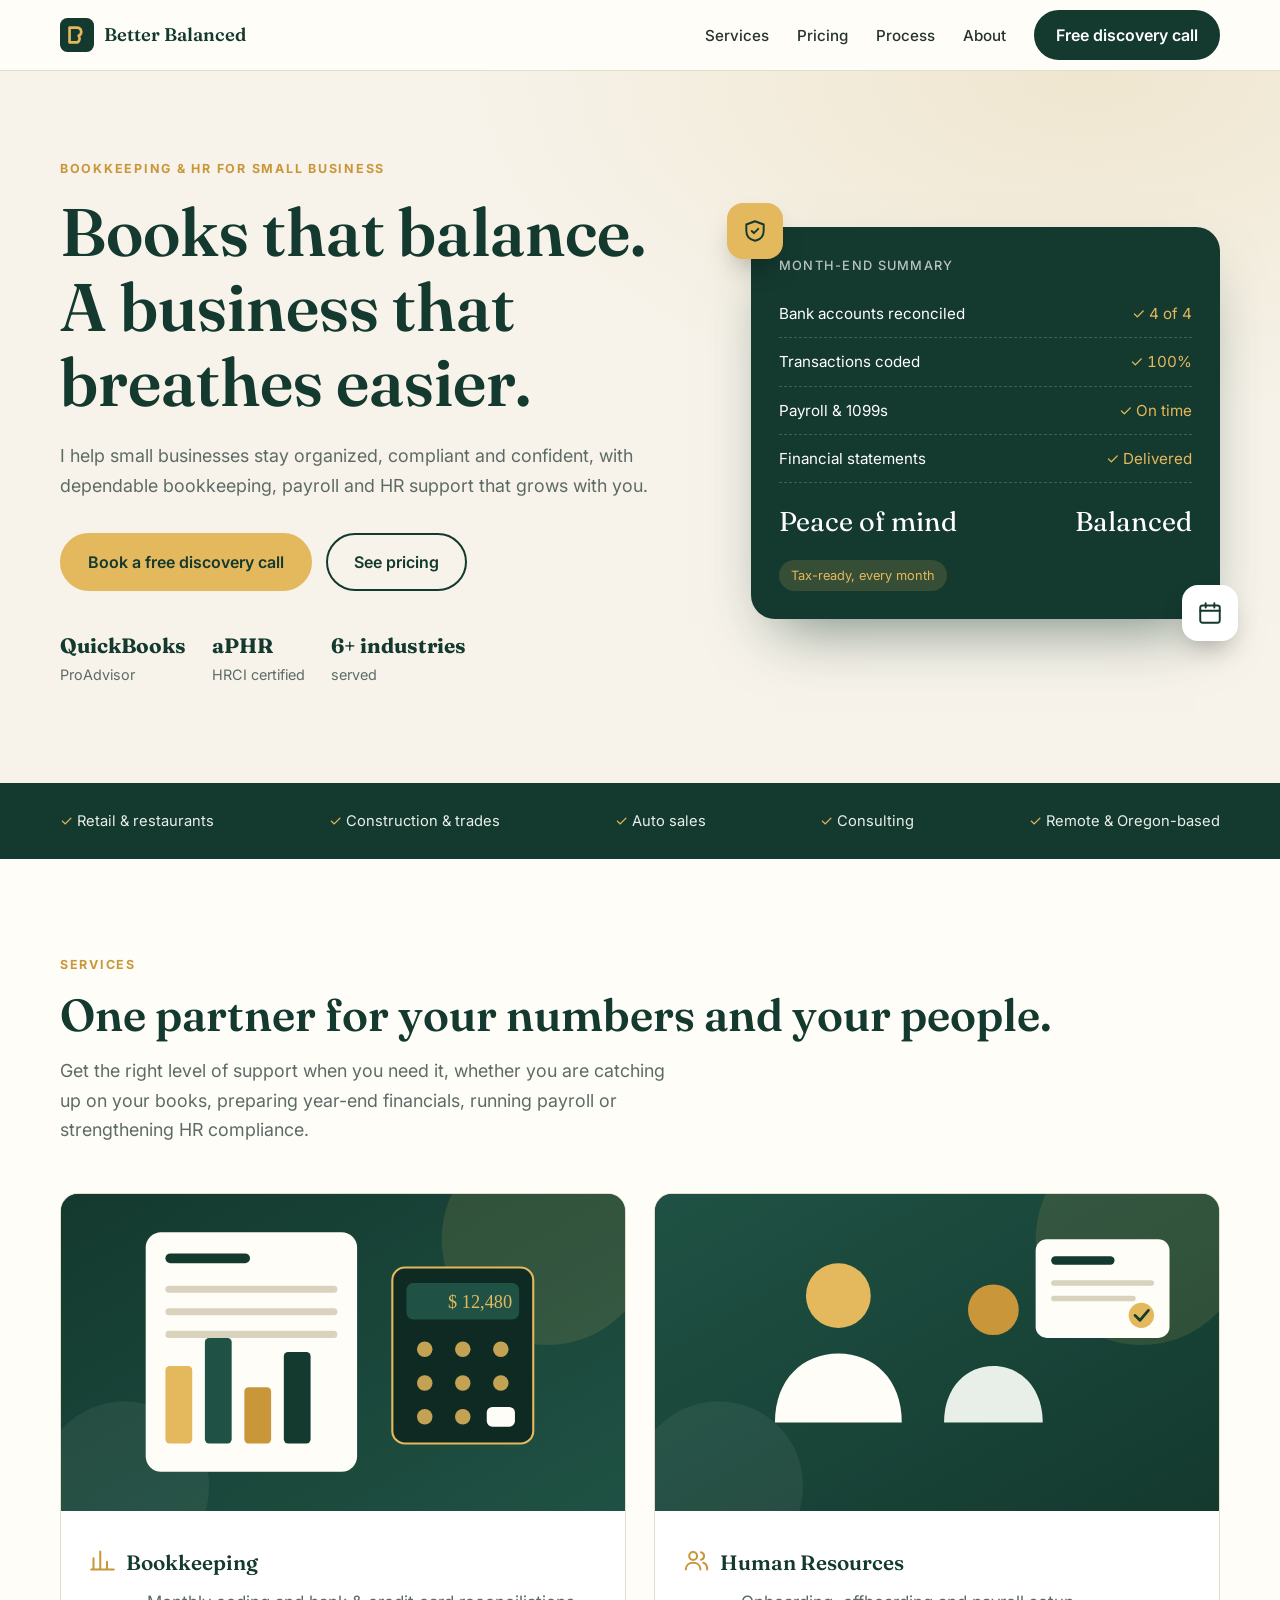
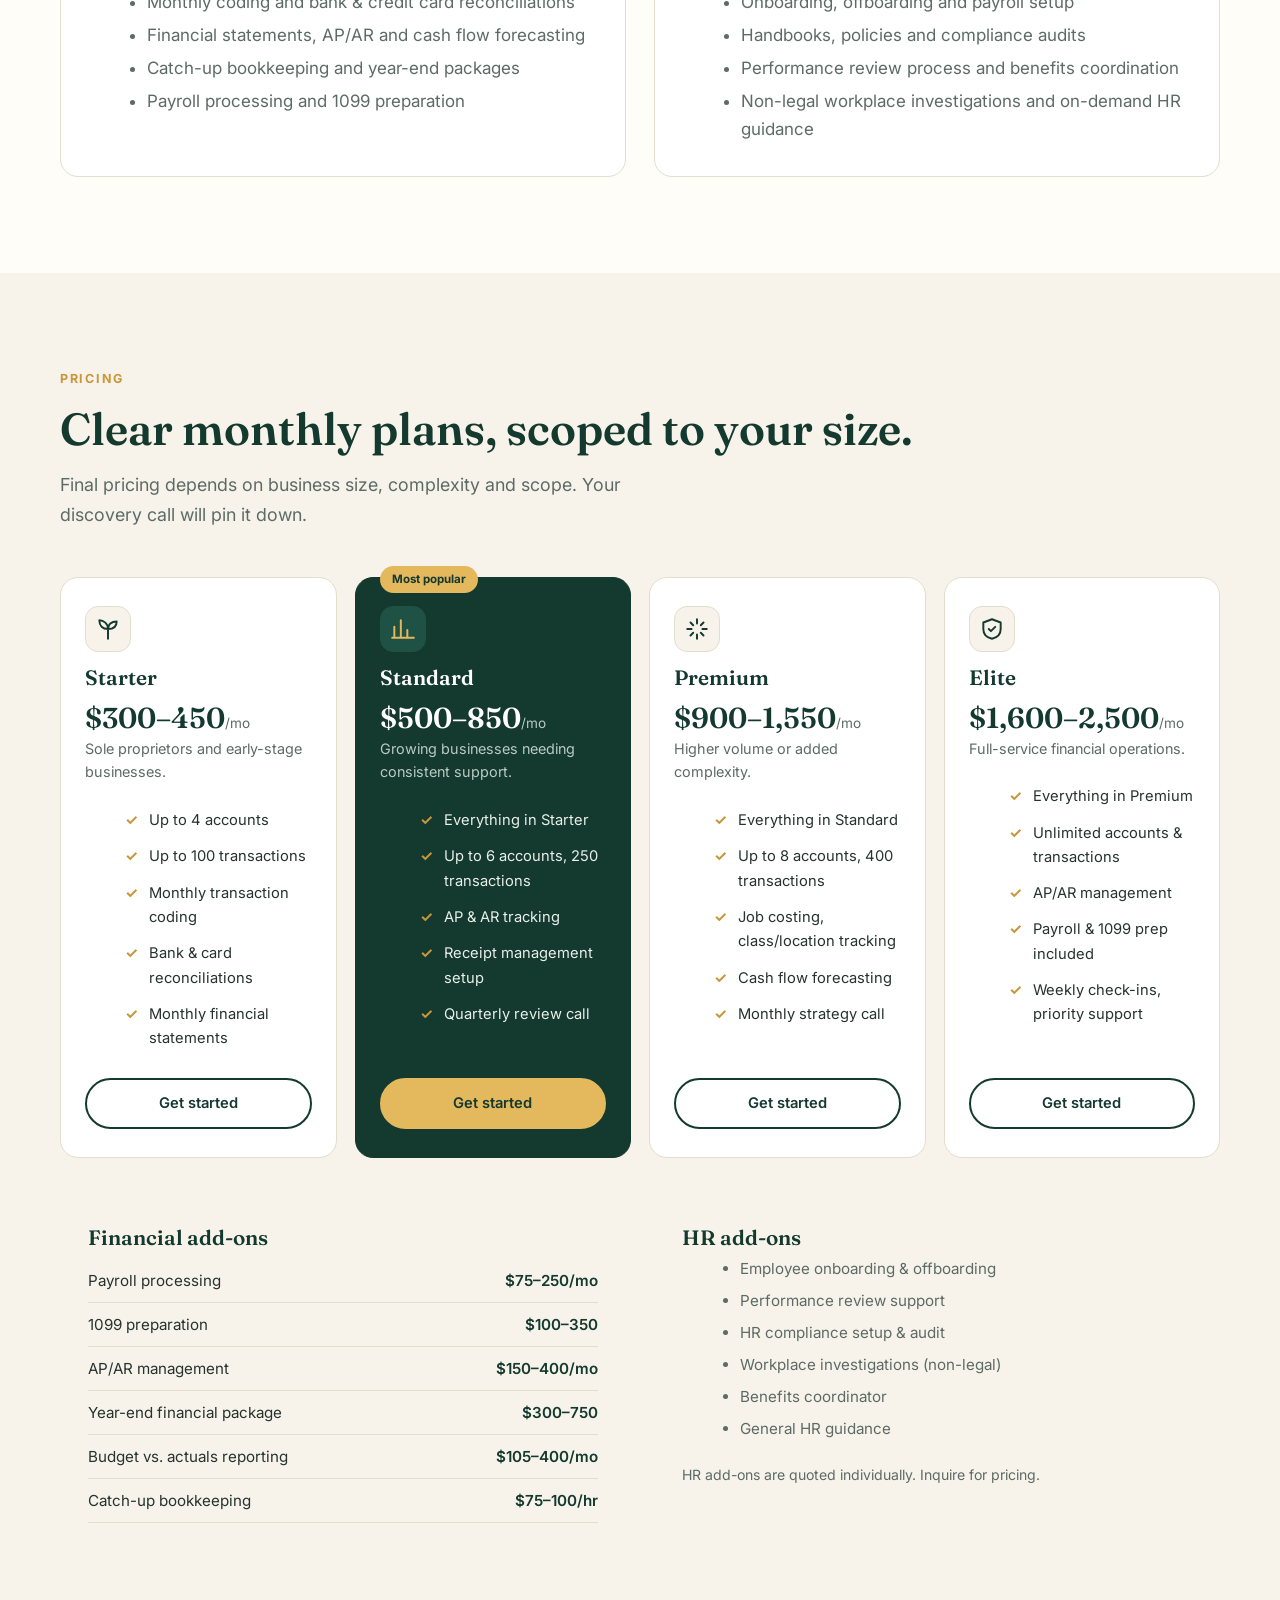
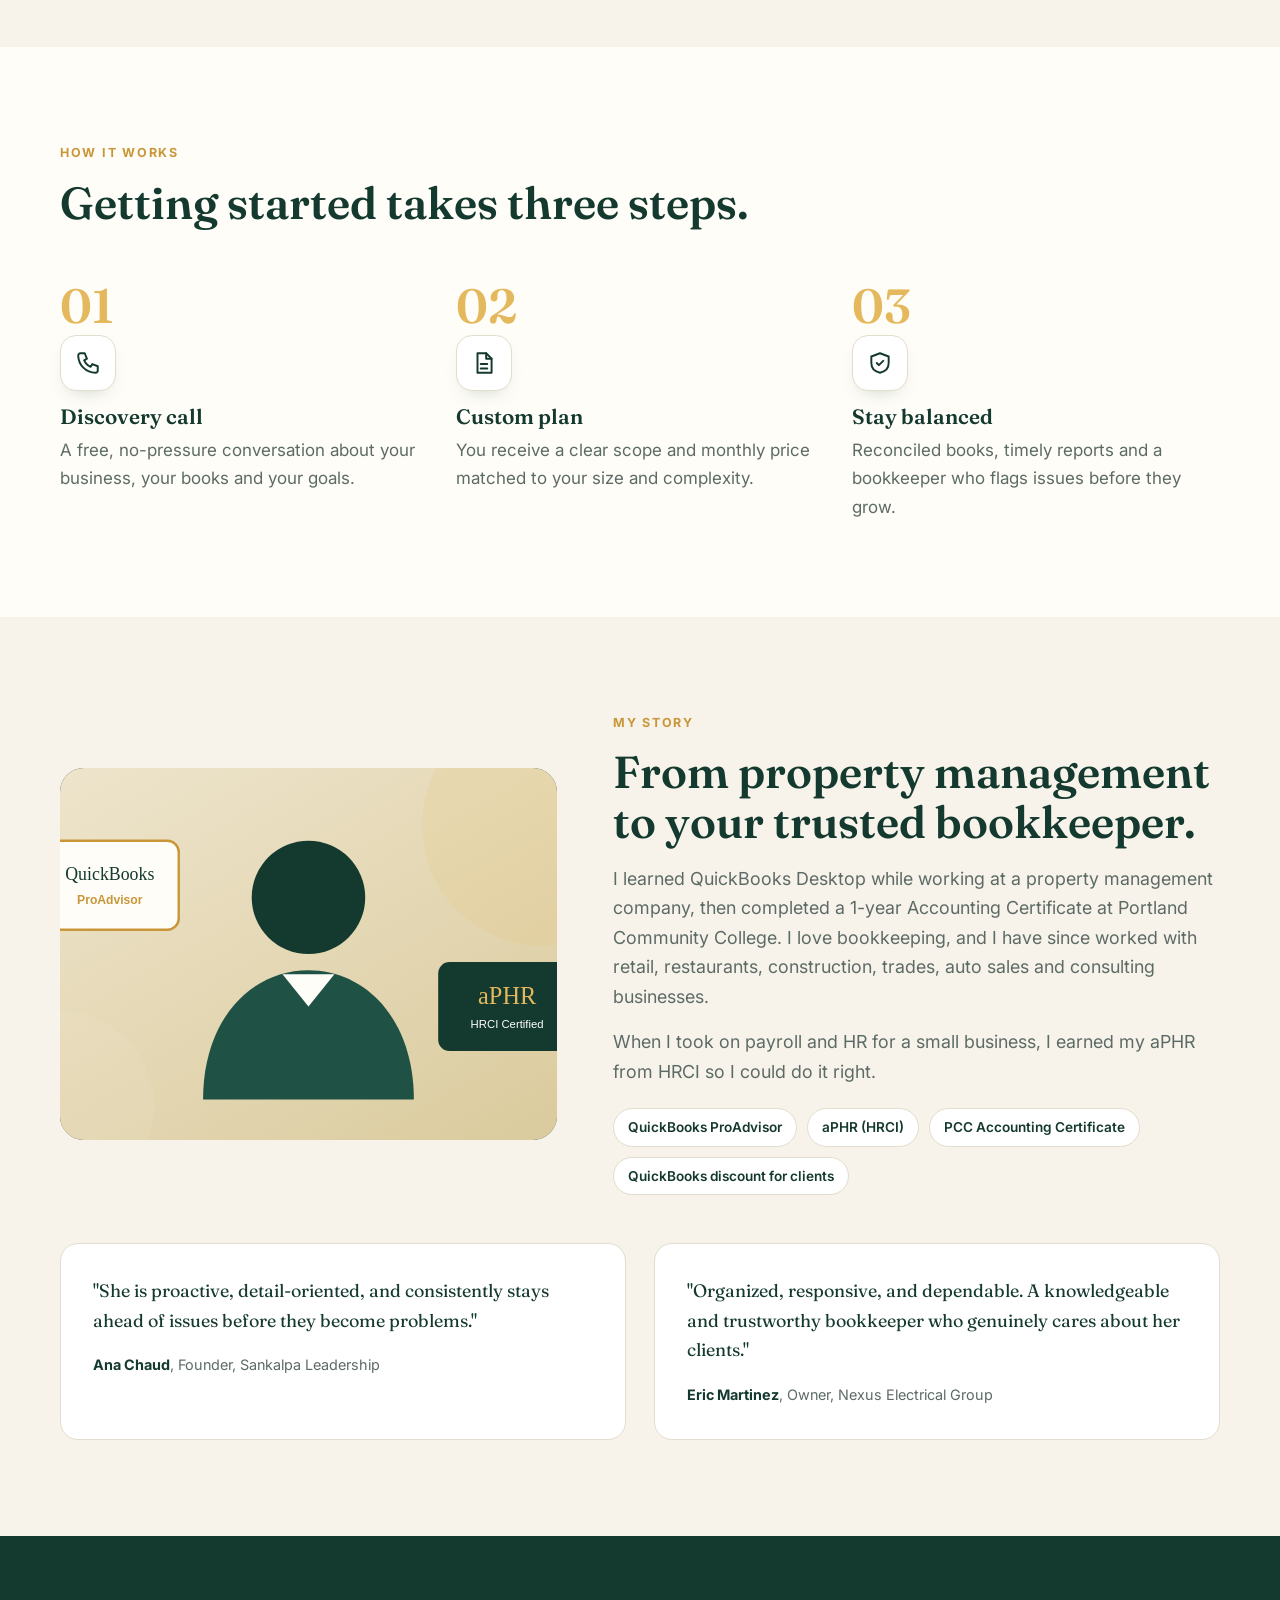
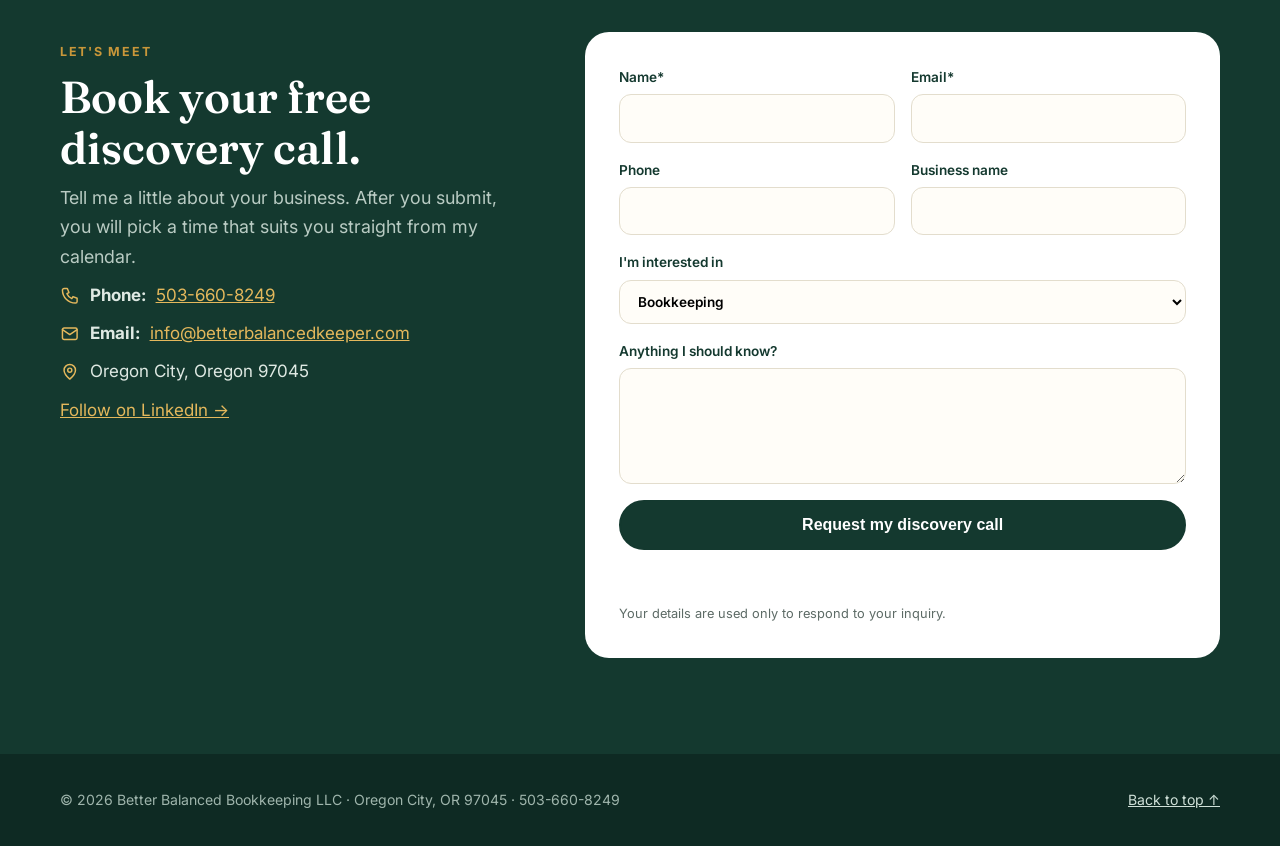
==== index.html @ ff1a8cb7 "Add files via upload" ====
<!DOCTYPE html>
<html lang="en"><head><meta charset="utf-8"><meta name="viewport" content="width=device-width,initial-scale=1">
<title>Better Balanced Bookkeeping | Bookkeeping &amp; HR Support for Small Businesses in Oregon City, OR</title>
<meta name="description" content="Dependable bookkeeping, payroll and HR support for small businesses. QuickBooks ProAdvisor serving Oregon City and the Portland metro. Book a free discovery call.">
<meta property="og:title" content="Better Balanced Bookkeeping"><meta property="og:description" content="Organized, compliant and confident: bookkeeping and HR support for small businesses."><meta property="og:type" content="website">
<link rel="icon" href="assets/img/favicon.svg" type="image/svg+xml">
<link rel="preconnect" href="https://fonts.googleapis.com"><link rel="preconnect" href="https://fonts.gstatic.com" crossorigin>
<link href="https://fonts.googleapis.com/css2?family=Fraunces:wght@500;600&family=Inter:wght@400;500;600;700&display=swap" rel="stylesheet">
<link rel="stylesheet" href="assets/css/styles.css">
<script type="application/ld+json">{"@context":"https://schema.org","@type":"AccountingService","name":"Better Balanced Bookkeeping LLC","telephone":"503-660-8249","email":"info@betterbalancedkeeper.com","address":{"@type":"PostalAddress","addressLocality":"Oregon City","addressRegion":"OR","postalCode":"97045","addressCountry":"US"},"url":"https://www.betterbalancedkeeper.com/"}</script>
</head><body><svg width="0" height="0" style="position:absolute" aria-hidden="true"><symbol id="i-chart" viewBox="0 0 24 24"><path d="M4 20V10M10 20V4M16 20v-7M22 20H2"/></symbol><symbol id="i-users" viewBox="0 0 24 24"><circle cx="9" cy="8" r="3.5"/><path d="M2.5 20c0-4 3-6 6.500-6s6.500 2 6.500 6"/><path d="M16 4.600a3.500 3.500 0 0 1 0 6.800M18 14c2.500.6 3.500 2.600 3.500 6"/></symbol><symbol id="i-phone" viewBox="0 0 24 24"><path d="M5 3h4l2 5-2.500 1.500a11 11 0 0 0 6 6L16 13l5 2v4a2 2 0 0 1-2 2A16 16 0 0 1 3 5a2 2 0 0 1 2-2z"/></symbol><symbol id="i-mail" viewBox="0 0 24 24"><rect x="3" y="5" width="18" height="14" rx="2"/><path d="m3 7 9 6 9-6"/></symbol><symbol id="i-pin" viewBox="0 0 24 24"><path d="M12 21s7-6 7-11a7 7 0 0 0-14 0c0 5 7 11 7 11z"/><circle cx="12" cy="10" r="2.500"/></symbol><symbol id="i-cal" viewBox="0 0 24 24"><rect x="3" y="5" width="18" height="16" rx="2"/><path d="M3 10h18M8 3v4M16 3v4"/></symbol><symbol id="i-doc" viewBox="0 0 24 24"><path d="M6 3h8l5 5v13H6z"/><path d="M14 3v5h5M9 13h6M9 17h6"/></symbol><symbol id="i-shield" viewBox="0 0 24 24"><path d="M12 3 4 6v6c0 5 3.500 8 8 9 4.500-1 8-4 8-9V6z"/><path d="m9 12 2 2 4-4"/></symbol><symbol id="i-seed" viewBox="0 0 24 24"><path d="M12 21v-9M12 12C12 7 8 4 4 4c0 5 3 8 8 8zM12 12c0-4 3-7 8-7 0 5-3 7-8 7z"/></symbol><symbol id="i-sparkle" viewBox="0 0 24 24"><path d="M12 3v4M12 17v4M3 12h4M17 12h4M6 6l2.500 2.500M15.500 15.500 18 18M18 6l-2.500 2.500M8.500 15.500 6 18"/></symbol></svg>
<header><div class="wrap nav"><a class="logo" href="#top"><img src="assets/img/favicon.svg" alt="">Better Balanced</a>
<button class="menu" aria-label="Menu">☰</button>
<nav><ul><li><a href="#services">Services</a></li><li><a href="#pricing">Pricing</a></li><li><a href="#process">Process</a></li><li><a href="#about">About</a></li><li><a class="btn" href="#contact" style="padding:10px 20px">Free discovery call</a></li></ul></nav></div></header>
<main id="top">
<section class="hero"><div class="wrap grid"><div>
<p class="eyebrow">Bookkeeping &amp; HR for small business</p>
<h1>Books that balance. A business that breathes easier.</h1>
<p class="lead">I help small businesses stay organized, compliant and confident, with dependable bookkeeping, payroll and HR support that grows with you.</p>
<div class="cta"><a class="btn gold" href="#contact">Book a free discovery call</a><a class="btn alt" href="#pricing">See pricing</a></div>
<div class="proof"><div><b>QuickBooks</b>ProAdvisor</div><div><b>aPHR</b>HRCI certified</div><div><b>6+ industries</b>served</div></div></div>
<div class="ledger reveal" aria-hidden="true"><span class="float f1"><svg class="ic"><use href="#i-shield"/></svg></span><span class="float f2"><svg class="ic"><use href="#i-cal"/></svg></span><h4>Month-end summary</h4>
<div class="row"><span>Bank accounts reconciled</span><span class="tag">✓ 4 of 4</span></div>
<div class="row"><span>Transactions coded</span><span class="tag">✓ 100%</span></div>
<div class="row"><span>Payroll &amp; 1099s</span><span class="tag">✓ On time</span></div>
<div class="row"><span>Financial statements</span><span class="tag">✓ Delivered</span></div>
<div class="total"><span>Peace of mind</span><span>Balanced</span></div><span class="chip">Tax-ready, every month</span></div></div></section>
<div class="trust"><div class="wrap"><span>Retail &amp; restaurants</span><span>Construction &amp; trades</span><span>Auto sales</span><span>Consulting</span><span>Remote &amp; Oregon-based</span></div></div>

<section id="services"><div class="wrap"><p class="eyebrow">Services</p><h2 class="reveal">One partner for your numbers and your people.</h2>
<p class="lead">Get the right level of support when you need it, whether you are catching up on your books, preparing year-end financials, running payroll or strengthening HR compliance.</p>
<div class="cards"><article class="card reveal"><img src="assets/img/bookkeeping.svg" alt="Bookkeeping services" loading="lazy"><div><h3><svg class="ic"><use href="#i-chart"/></svg> Bookkeeping</h3><ul><li>Monthly coding and bank &amp; credit card reconciliations</li><li>Financial statements, AP/AR and cash flow forecasting</li><li>Catch-up bookkeeping and year-end packages</li><li>Payroll processing and 1099 preparation</li></ul></div></article>
<article class="card reveal"><img src="assets/img/hr.svg" alt="Human resources support" loading="lazy"><div><h3><svg class="ic"><use href="#i-users"/></svg> Human Resources</h3><ul><li>Onboarding, offboarding and payroll setup</li><li>Handbooks, policies and compliance audits</li><li>Performance review process and benefits coordination</li><li>Non-legal workplace investigations and on-demand HR guidance</li></ul></div></article></div></div></section>

<section id="pricing" class="alt-bg"><div class="wrap"><p class="eyebrow">Pricing</p><h2 class="reveal">Clear monthly plans, scoped to your size.</h2>
<p class="lead">Final pricing depends on business size, complexity and scope. Your discovery call will pin it down.</p>
<div class="price-grid">
<div class="plan reveal"><div class="ibox sm"><svg class="ic"><use href="#i-seed"/></svg></div><h3>Starter</h3><div class="amt">$300–450<small>/mo</small></div><p>Sole proprietors and early-stage businesses.</p><ul><li>Up to 4 accounts</li><li>Up to 100 transactions</li><li>Monthly transaction coding</li><li>Bank &amp; card reconciliations</li><li>Monthly financial statements</li></ul><a class="btn alt" href="#contact" data-plan="Starter">Get started</a></div>
<div class="plan pop reveal"><div class="ibox sm"><svg class="ic"><use href="#i-chart"/></svg></div><h3>Standard</h3><div class="amt">$500–850<small>/mo</small></div><p>Growing businesses needing consistent support.</p><ul><li>Everything in Starter</li><li>Up to 6 accounts, 250 transactions</li><li>AP &amp; AR tracking</li><li>Receipt management setup</li><li>Quarterly review call</li></ul><a class="btn" href="#contact" data-plan="Standard">Get started</a></div>
<div class="plan reveal"><div class="ibox sm"><svg class="ic"><use href="#i-sparkle"/></svg></div><h3>Premium</h3><div class="amt">$900–1,550<small>/mo</small></div><p>Higher volume or added complexity.</p><ul><li>Everything in Standard</li><li>Up to 8 accounts, 400 transactions</li><li>Job costing, class/location tracking</li><li>Cash flow forecasting</li><li>Monthly strategy call</li></ul><a class="btn alt" href="#contact" data-plan="Premium">Get started</a></div>
<div class="plan reveal"><div class="ibox sm"><svg class="ic"><use href="#i-shield"/></svg></div><h3>Elite</h3><div class="amt">$1,600–2,500<small>/mo</small></div><p>Full-service financial operations.</p><ul><li>Everything in Premium</li><li>Unlimited accounts &amp; transactions</li><li>AP/AR management</li><li>Payroll &amp; 1099 prep included</li><li>Weekly check-ins, priority support</li></ul><a class="btn alt" href="#contact" data-plan="Elite">Get started</a></div></div>
<div class="addons"><div class="box reveal"><h3>Financial add-ons</h3><table><tr><td>Payroll processing</td><td>$75–250/mo</td></tr><tr><td>1099 preparation</td><td>$100–350</td></tr><tr><td>AP/AR management</td><td>$150–400/mo</td></tr><tr><td>Year-end financial package</td><td>$300–750</td></tr><tr><td>Budget vs. actuals reporting</td><td>$105–400/mo</td></tr><tr><td>Catch-up bookkeeping</td><td>$75–100/hr</td></tr></table></div>
<div class="box reveal"><h3>HR add-ons</h3><ul><li>Employee onboarding &amp; offboarding</li><li>Performance review support</li><li>HR compliance setup &amp; audit</li><li>Workplace investigations (non-legal)</li><li>Benefits coordinator</li><li>General HR guidance</li></ul><p class="note">HR add-ons are quoted individually. Inquire for pricing.</p></div></div></div></section>

<section id="process"><div class="wrap"><p class="eyebrow">How it works</p><h2 class="reveal">Getting started takes three steps.</h2>
<div class="steps"><div class="step reveal"><b>01</b><div class="ibox"><svg class="ic"><use href="#i-phone"/></svg></div><h3>Discovery call</h3><p>A free, no-pressure conversation about your business, your books and your goals.</p></div><div class="step reveal"><b>02</b><div class="ibox"><svg class="ic"><use href="#i-doc"/></svg></div><h3>Custom plan</h3><p>You receive a clear scope and monthly price matched to your size and complexity.</p></div><div class="step reveal"><b>03</b><div class="ibox"><svg class="ic"><use href="#i-shield"/></svg></div><h3>Stay balanced</h3><p>Reconciled books, timely reports and a bookkeeper who flags issues before they grow.</p></div></div></div></section>

<section id="about" class="alt-bg"><div class="wrap about"><img src="assets/img/about.svg" alt="Better Balanced Bookkeeping" loading="lazy">
<div><p class="eyebrow">My story</p><h2>From property management to your trusted bookkeeper.</h2>
<p class="lead">I learned QuickBooks Desktop while working at a property management company, then completed a 1-year Accounting Certificate at Portland Community College. I love bookkeeping, and I have since worked with retail, restaurants, construction, trades, auto sales and consulting businesses.</p>
<p class="lead">When I took on payroll and HR for a small business, I earned my aPHR from HRCI so I could do it right.</p>
<div class="badges"><span>QuickBooks ProAdvisor</span><span>aPHR (HRCI)</span><span>PCC Accounting Certificate</span><span>QuickBooks discount for clients</span></div></div></div>
<div class="wrap quotes"><blockquote class="reveal"><p>"She is proactive, detail-oriented, and consistently stays ahead of issues before they become problems."</p><footer><b>Ana Chaud</b>, Founder, Sankalpa Leadership</footer></blockquote>
<blockquote class="reveal"><p>"Organized, responsive, and dependable. A knowledgeable and trustworthy bookkeeper who genuinely cares about her clients."</p><footer><b>Eric Martinez</b>, Owner, Nexus Electrical Group</footer></blockquote></div></section>

<section id="contact" class="contact"><div class="wrap cgrid"><div class="cinfo"><p class="eyebrow">Let's meet</p><h2>Book your free discovery call.</h2>
<p class="lead">Tell me a little about your business. After you submit, you will pick a time that suits you straight from my calendar.</p>
<p class="ci"><svg class="ic"><use href="#i-phone"/></svg><b>Phone:</b> <a href="tel:5036608249">503-660-8249</a></p><p class="ci"><svg class="ic"><use href="#i-mail"/></svg><b>Email:</b> <a href="mailto:info@betterbalancedkeeper.com">info@betterbalancedkeeper.com</a></p><p class="ci"><svg class="ic"><use href="#i-pin"/></svg>Oregon City, Oregon 97045</p><p><a href="https://www.linkedin.com/company/better-balanced-bookkeeping-llc" rel="noopener">Follow on LinkedIn →</a></p></div>
<form id="lead" action="php/submit.php" method="post"><label>Name*<input name="name" required autocomplete="name"></label><label>Email*<input type="email" name="email" required autocomplete="email"></label>
<label>Phone<input type="tel" name="phone" autocomplete="tel"></label><label>Business name<input name="business" autocomplete="organization"></label>
<label class="full">I'm interested in<select name="service" id="service"><option>Bookkeeping</option><option>Catch-up bookkeeping</option><option>Payroll</option><option>Human resources</option><option>Starter</option><option>Standard</option><option>Premium</option><option>Elite</option><option>Not sure yet</option></select></label>
<label class="full">Anything I should know?<textarea name="message" rows="4"></textarea></label><input class="hp" name="website" tabindex="-1" autocomplete="off" aria-hidden="true">
<button class="btn full" style="justify-content:center">Request my discovery call</button><p id="msg" role="status"></p><p class="fine">Your details are used only to respond to your inquiry.</p></form></div></section>
</main>
<footer class="site"><div class="wrap"><span>© 2026 Better Balanced Bookkeeping LLC · Oregon City, OR 97045 · 503-660-8249</span><a href="#top">Back to top ↑</a></div></footer>
<script src="assets/js/main.js"></script></body></html>
---- assets/css/styles.css ----
:root{--ink:#14392f;--ink2:#1f5244;--cream:#f7f3ea;--paper:#fffdf8;--brass:#c9973a;--brass2:#e4b85c;--text:#26332f;--mute:#5d6b66;--line:#e3ddcd;--r:18px}
*{box-sizing:border-box;margin:0}html{scroll-behavior:smooth;scroll-padding-top:80px}
body{font:17px/1.65 Inter,system-ui,sans-serif;color:var(--text);background:var(--paper);-webkit-font-smoothing:antialiased}
h1,h2,h3{font-family:Fraunces,Georgia,serif;color:var(--ink);line-height:1.12;font-weight:600}
h1{font-size:clamp(2.4rem,5.6vw,4.2rem)}h2{font-size:clamp(1.9rem,3.6vw,2.8rem)}h3{font-size:1.3rem}
a{color:inherit}.wrap{width:min(1160px,92%);margin:auto}section{padding:96px 0}
.eyebrow{font-size:.78rem;letter-spacing:.14em;text-transform:uppercase;font-weight:700;color:var(--brass);margin-bottom:14px}
.lead{color:var(--mute);font-size:1.12rem;max-width:620px;margin-top:16px}
.btn{display:inline-flex;gap:8px;align-items:center;padding:14px 26px;border-radius:99px;font-weight:600;text-decoration:none;border:2px solid var(--ink);background:var(--ink);color:#fff;cursor:pointer;font-size:1rem;transition:.2s}
.btn:hover{background:var(--ink2);transform:translateY(-2px)}.btn.alt{background:transparent;color:var(--ink)}.btn.gold{background:var(--brass2);border-color:var(--brass2);color:var(--ink)}
header{position:sticky;top:0;z-index:50;background:rgba(255,253,248,.9);backdrop-filter:blur(12px);border-bottom:1px solid var(--line)}
.nav{display:flex;align-items:center;justify-content:space-between;height:70px}
.logo{display:flex;align-items:center;gap:10px;text-decoration:none;font-family:Fraunces,serif;font-weight:600;color:var(--ink);font-size:1.15rem}.logo img{width:34px;height:34px}
nav ul{display:flex;gap:28px;list-style:none;align-items:center}nav a{text-decoration:none;font-weight:500;font-size:.95rem}nav a:hover{color:var(--brass)}
.menu{display:none;background:none;border:0;font-size:1.6rem;color:var(--ink)}
.hero{background:radial-gradient(900px 500px at 85% 0,#efe6cf,transparent 70%),var(--cream);padding:88px 0 96px}
.hero .grid{display:grid;grid-template-columns:1.15fr .85fr;gap:56px;align-items:center}
.hero p.lead{margin:22px 0 32px}.cta{display:flex;gap:14px;flex-wrap:wrap}
.proof{display:flex;gap:26px;margin-top:38px;flex-wrap:wrap;color:var(--mute);font-size:.9rem}.proof b{color:var(--ink);display:block;font-size:1.3rem;font-family:Fraunces,serif}
.ledger{background:var(--ink);color:#fff;border-radius:24px;padding:28px;box-shadow:0 30px 60px -25px rgba(20,57,47,.6);transform:rotate(1.5deg)}
.ledger h4{font-weight:500;opacity:.7;font-size:.8rem;letter-spacing:.1em;text-transform:uppercase;margin-bottom:14px}
.row{display:flex;justify-content:space-between;padding:11px 0;border-bottom:1px dashed rgba(255,255,255,.18);font-size:.95rem}
.row span:last-child{font-variant-numeric:tabular-nums}.tag{color:var(--brass2)}
.total{margin-top:16px;display:flex;justify-content:space-between;align-items:end;font-family:Fraunces,serif;font-size:1.7rem}
.chip{display:inline-block;margin-top:16px;background:rgba(228,184,92,.16);color:var(--brass2);padding:5px 12px;border-radius:99px;font-size:.8rem}
.trust{background:var(--ink);color:#e8efe9;padding:26px 0}.trust .wrap{display:flex;justify-content:space-between;gap:20px;flex-wrap:wrap;font-size:.92rem}.trust span:before{content:"✓ ";color:var(--brass2)}
.cards{display:grid;grid-template-columns:repeat(2,1fr);gap:28px;margin-top:48px}
.card{background:#fff;border:1px solid var(--line);border-radius:var(--r);overflow:hidden}
.card img{width:100%;height:230px;object-fit:cover;background:linear-gradient(135deg,var(--ink),var(--ink2))}
.card div{padding:28px}.card ul{margin:14px 0 0 18px;color:var(--mute)}.card li{margin:5px 0}
.price-grid{display:grid;grid-template-columns:repeat(4,1fr);gap:18px;margin-top:48px}
.plan{background:#fff;border:1px solid var(--line);border-radius:var(--r);padding:28px 24px;display:flex;flex-direction:column}
.plan.pop{background:var(--ink);color:#e8efe9;border-color:var(--ink);position:relative}.plan.pop h3,.plan.pop .amt{color:#fff}
.plan.pop:before{content:"Most popular";position:absolute;top:-12px;left:24px;background:var(--brass2);color:var(--ink);font-size:.72rem;font-weight:700;padding:4px 12px;border-radius:99px}
.amt{font:600 1.8rem Fraunces,serif;color:var(--ink);margin:10px 0 2px}.amt small{font:400 .85rem Inter;color:var(--mute)}.plan.pop small{color:#b9cbc3}
.plan p{font-size:.9rem;color:var(--mute)}.plan.pop p{color:#b9cbc3}
.plan ul{list-style:none;margin:18px 0 22px;font-size:.92rem;flex:1}.plan li{padding:6px 0 6px 24px;position:relative}.plan li:before{content:"✓";position:absolute;left:0;color:var(--brass);font-weight:700}
.plan .btn{justify-content:center;padding:11px;font-size:.92rem}.plan.pop .btn{background:var(--brass2);color:var(--ink);border-color:var(--brass2)}
.addons{display:grid;grid-template-columns:1fr 1fr;gap:28px;margin-top:40px}
.box{background:var(--cream);border-radius:var(--r);padding:28px}.box table{width:100%;border-collapse:collapse;margin-top:10px}.box td{padding:9px 0;border-bottom:1px solid var(--line);font-size:.95rem}.box td:last-child{text-align:right;font-weight:600;color:var(--ink)}
.box ul{margin-left:18px;color:var(--mute);font-size:.95rem}.box li{margin:7px 0}.note{font-size:.88rem;color:var(--mute);margin-top:22px}
.alt-bg{background:var(--cream)}.steps{display:grid;grid-template-columns:repeat(3,1fr);gap:28px;margin-top:48px}
.step b{font:600 3rem Fraunces,serif;color:var(--brass2)}.step h3{margin:4px 0 8px}.step p{color:var(--mute)}
.about{display:grid;grid-template-columns:.9fr 1.1fr;gap:56px;align-items:center}
.about img{width:100%;border-radius:24px;aspect-ratio:4/3;object-fit:cover;background:linear-gradient(135deg,var(--ink),var(--ink2))}
.badges{display:flex;gap:10px;flex-wrap:wrap;margin-top:22px}.badges span{border:1px solid var(--line);background:#fff;border-radius:99px;padding:7px 14px;font-size:.85rem;font-weight:600;color:var(--ink)}
.quotes{display:grid;grid-template-columns:1fr 1fr;gap:28px;margin-top:48px}
blockquote{background:#fff;border:1px solid var(--line);border-radius:var(--r);padding:32px}blockquote p{font-family:Fraunces,serif;font-size:1.12rem;color:var(--ink)}blockquote footer{margin-top:18px;font-size:.9rem;color:var(--mute)}blockquote b{color:var(--ink)}
.contact{background:var(--ink);color:#dfe9e3}.contact h2{color:#fff}.contact .lead{color:#b9cbc3}
.cgrid{display:grid;grid-template-columns:.85fr 1.15fr;gap:56px}.cinfo p{margin:10px 0}.cinfo a{color:var(--brass2)}
form{background:#fff;color:var(--text);border-radius:24px;padding:34px;display:grid;grid-template-columns:1fr 1fr;gap:16px}
label{font-size:.85rem;font-weight:600;color:var(--ink);display:grid;gap:6px}.full{grid-column:1/-1}
input,select,textarea{font:inherit;padding:12px 14px;border:1.5px solid var(--line);border-radius:12px;background:var(--paper);width:100%}
input:focus,select:focus,textarea:focus{outline:0;border-color:var(--brass);box-shadow:0 0 0 3px rgba(201,151,58,.2)}
.hp{position:absolute;left:-9999px}#msg{grid-column:1/-1;font-size:.95rem;min-height:1.4em}.fine{font-size:.8rem;color:var(--mute);grid-column:1/-1}
footer.site{background:#0e2a23;color:#9fb5ac;padding:34px 0;font-size:.88rem}footer.site .wrap{display:flex;justify-content:space-between;flex-wrap:wrap;gap:12px}footer.site a{color:#cfe0d8}
.reveal{opacity:0;transform:translateY(22px);transition:.7s}.reveal.in{opacity:1;transform:none}
@media(max-width:980px){.price-grid{grid-template-columns:1fr 1fr}.hero .grid,.about,.cgrid,.cards,.addons,.quotes,.steps{grid-template-columns:1fr}.ledger{transform:none}}
@media(max-width:760px){section{padding:68px 0}.menu{display:block}nav ul{display:none;position:absolute;top:70px;left:0;right:0;background:var(--paper);flex-direction:column;padding:22px;border-bottom:1px solid var(--line);gap:18px}nav ul.open{display:flex}.price-grid{grid-template-columns:1fr}form{grid-template-columns:1fr;padding:24px}}
@media(prefers-reduced-motion:reduce){*{transition:none!important;scroll-behavior:auto!important}.reveal{opacity:1;transform:none}}

.ic{width:1.15em;height:1.15em;fill:none;stroke:currentColor;stroke-width:1.8;stroke-linecap:round;stroke-linejoin:round;vertical-align:-.2em}
.card h3 .ic{color:var(--brass);margin-right:6px;width:1.3em;height:1.3em}
.ibox{width:56px;height:56px;border-radius:16px;background:#fff;border:1px solid var(--line);display:grid;place-items:center;color:var(--ink);margin-bottom:14px;box-shadow:0 8px 20px -12px rgba(20,57,47,.35)}
.ibox .ic{width:26px;height:26px}.ibox.sm{width:46px;height:46px;border-radius:13px;background:var(--cream);box-shadow:none}.plan.pop .ibox{background:var(--ink2);border-color:var(--ink2);color:var(--brass2)}
.ci{display:flex;align-items:center;gap:10px}.ci .ic{color:var(--brass2);flex:none}
.ledger{position:relative}.float{position:absolute;width:56px;height:56px;border-radius:16px;background:var(--brass2);color:var(--ink);display:grid;place-items:center;box-shadow:0 14px 28px -10px rgba(0,0,0,.35);animation:bob 5s ease-in-out infinite}.float .ic{width:26px;height:26px}
.f1{top:-24px;left:-24px}.f2{bottom:-22px;right:-18px;background:#fff;animation-delay:-2.500s}
@keyframes bob{50%{transform:translateY(-8px)}}
.card img{height:auto;aspect-ratio:16/9}
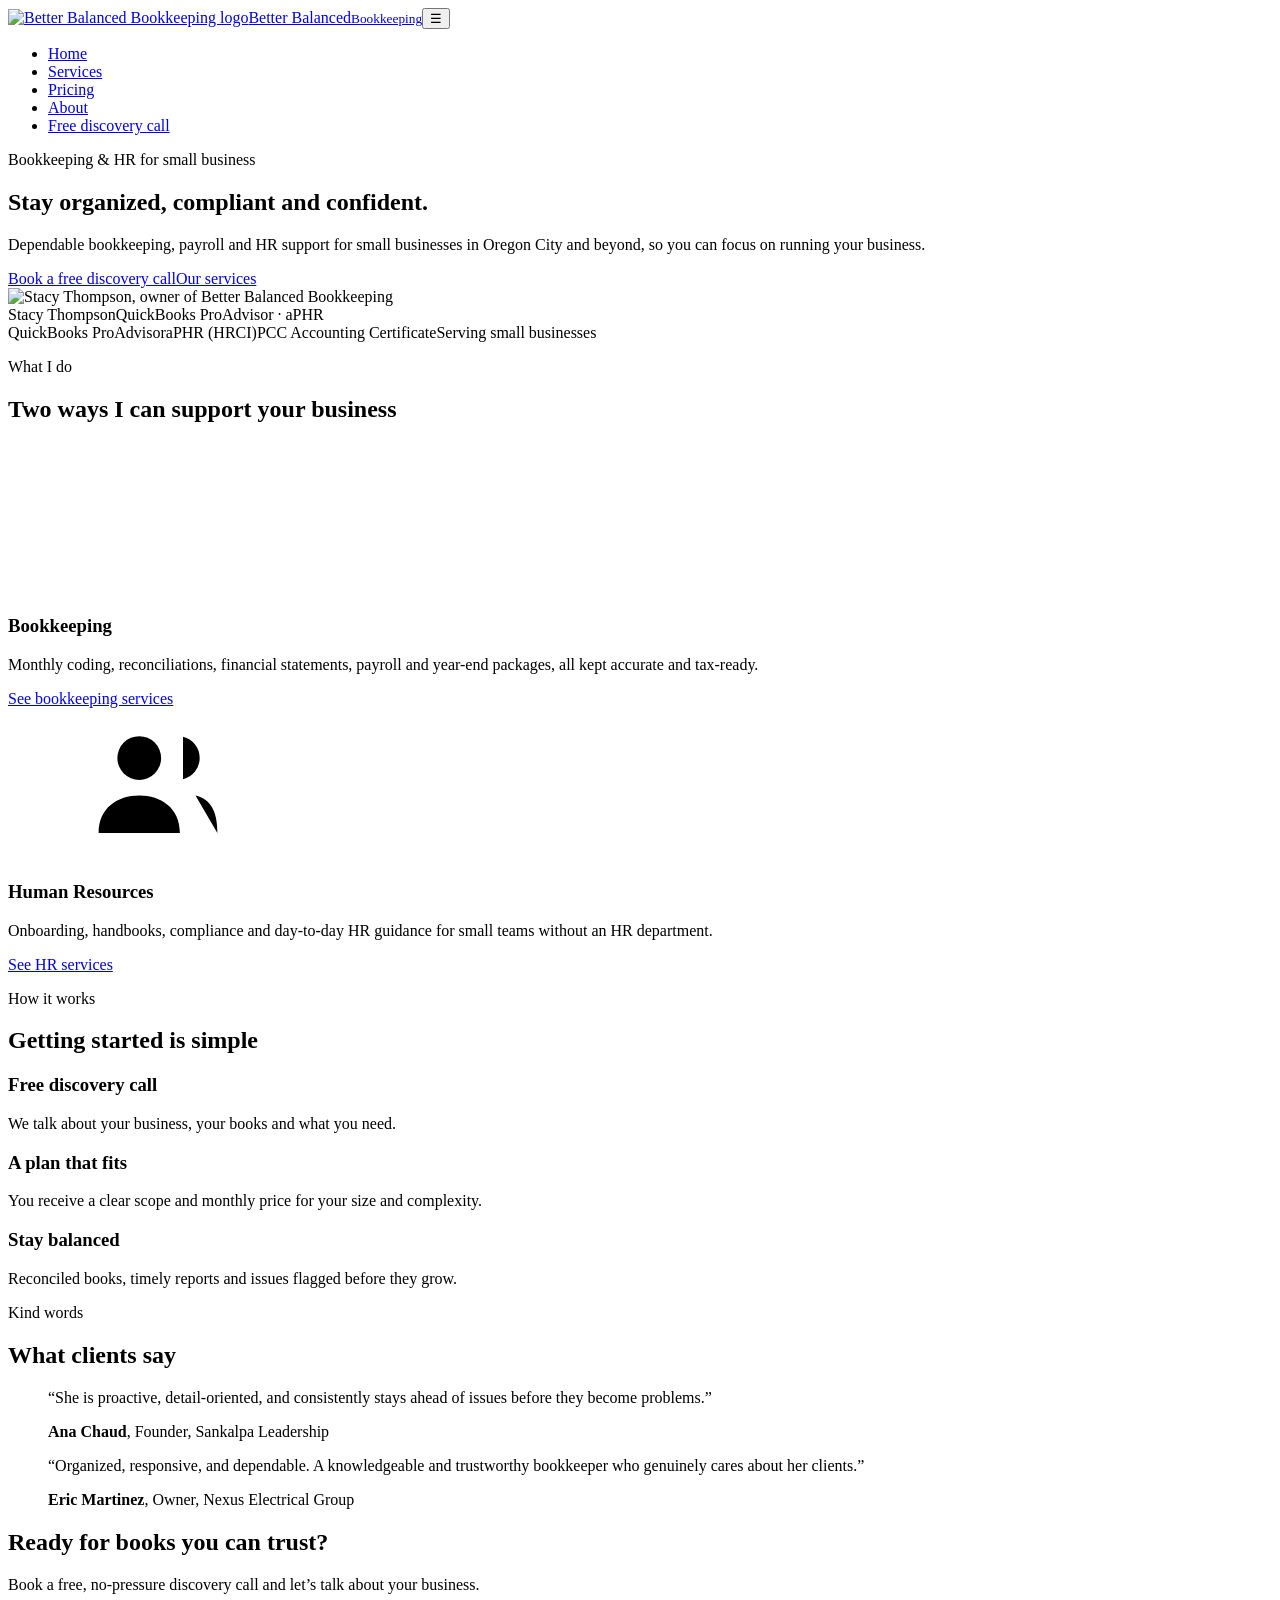
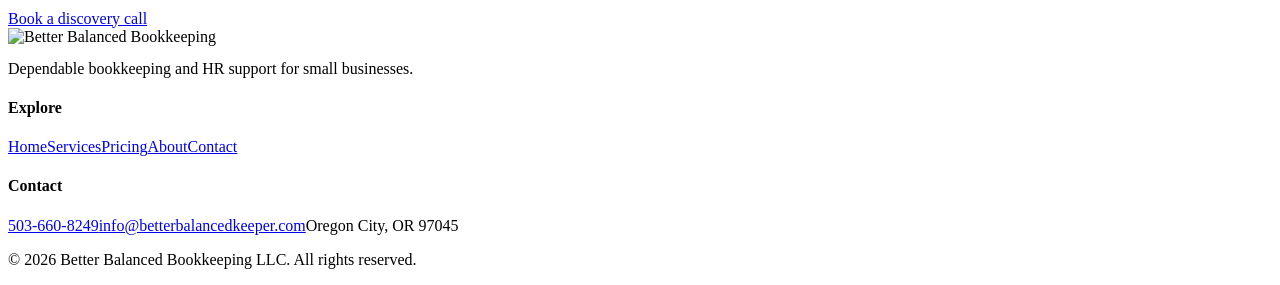
==== commit 36035e36: "Add files via upload" ====
--- a/index.html
+++ b/index.html
@@ -1,66 +1,8 @@
-<!DOCTYPE html>
-<html lang="en"><head><meta charset="utf-8"><meta name="viewport" content="width=device-width,initial-scale=1">
-<title>Better Balanced Bookkeeping | Bookkeeping &amp; HR Support for Small Businesses in Oregon City, OR</title>
-<meta name="description" content="Dependable bookkeeping, payroll and HR support for small businesses. QuickBooks ProAdvisor serving Oregon City and the Portland metro. Book a free discovery call.">
-<meta property="og:title" content="Better Balanced Bookkeeping"><meta property="og:description" content="Organized, compliant and confident: bookkeeping and HR support for small businesses."><meta property="og:type" content="website">
-<link rel="icon" href="assets/img/favicon.svg" type="image/svg+xml">
-<link rel="preconnect" href="https://fonts.googleapis.com"><link rel="preconnect" href="https://fonts.gstatic.com" crossorigin>
-<link href="https://fonts.googleapis.com/css2?family=Fraunces:wght@500;600&family=Inter:wght@400;500;600;700&display=swap" rel="stylesheet">
-<link rel="stylesheet" href="assets/css/styles.css">
-<script type="application/ld+json">{"@context":"https://schema.org","@type":"AccountingService","name":"Better Balanced Bookkeeping LLC","telephone":"503-660-8249","email":"info@betterbalancedkeeper.com","address":{"@type":"PostalAddress","addressLocality":"Oregon City","addressRegion":"OR","postalCode":"97045","addressCountry":"US"},"url":"https://www.betterbalancedkeeper.com/"}</script>
-</head><body><svg width="0" height="0" style="position:absolute" aria-hidden="true"><symbol id="i-chart" viewBox="0 0 24 24"><path d="M4 20V10M10 20V4M16 20v-7M22 20H2"/></symbol><symbol id="i-users" viewBox="0 0 24 24"><circle cx="9" cy="8" r="3.5"/><path d="M2.5 20c0-4 3-6 6.500-6s6.500 2 6.500 6"/><path d="M16 4.600a3.500 3.500 0 0 1 0 6.800M18 14c2.500.6 3.500 2.600 3.500 6"/></symbol><symbol id="i-phone" viewBox="0 0 24 24"><path d="M5 3h4l2 5-2.500 1.500a11 11 0 0 0 6 6L16 13l5 2v4a2 2 0 0 1-2 2A16 16 0 0 1 3 5a2 2 0 0 1 2-2z"/></symbol><symbol id="i-mail" viewBox="0 0 24 24"><rect x="3" y="5" width="18" height="14" rx="2"/><path d="m3 7 9 6 9-6"/></symbol><symbol id="i-pin" viewBox="0 0 24 24"><path d="M12 21s7-6 7-11a7 7 0 0 0-14 0c0 5 7 11 7 11z"/><circle cx="12" cy="10" r="2.500"/></symbol><symbol id="i-cal" viewBox="0 0 24 24"><rect x="3" y="5" width="18" height="16" rx="2"/><path d="M3 10h18M8 3v4M16 3v4"/></symbol><symbol id="i-doc" viewBox="0 0 24 24"><path d="M6 3h8l5 5v13H6z"/><path d="M14 3v5h5M9 13h6M9 17h6"/></symbol><symbol id="i-shield" viewBox="0 0 24 24"><path d="M12 3 4 6v6c0 5 3.500 8 8 9 4.500-1 8-4 8-9V6z"/><path d="m9 12 2 2 4-4"/></symbol><symbol id="i-seed" viewBox="0 0 24 24"><path d="M12 21v-9M12 12C12 7 8 4 4 4c0 5 3 8 8 8zM12 12c0-4 3-7 8-7 0 5-3 7-8 7z"/></symbol><symbol id="i-sparkle" viewBox="0 0 24 24"><path d="M12 3v4M12 17v4M3 12h4M17 12h4M6 6l2.500 2.500M15.500 15.500 18 18M18 6l-2.500 2.500M8.500 15.500 6 18"/></symbol></svg>
-<header><div class="wrap nav"><a class="logo" href="#top"><img src="assets/img/favicon.svg" alt="">Better Balanced</a>
-<button class="menu" aria-label="Menu">☰</button>
-<nav><ul><li><a href="#services">Services</a></li><li><a href="#pricing">Pricing</a></li><li><a href="#process">Process</a></li><li><a href="#about">About</a></li><li><a class="btn" href="#contact" style="padding:10px 20px">Free discovery call</a></li></ul></nav></div></header>
-<main id="top">
-<section class="hero"><div class="wrap grid"><div>
-<p class="eyebrow">Bookkeeping &amp; HR for small business</p>
-<h1>Books that balance. A business that breathes easier.</h1>
-<p class="lead">I help small businesses stay organized, compliant and confident, with dependable bookkeeping, payroll and HR support that grows with you.</p>
-<div class="cta"><a class="btn gold" href="#contact">Book a free discovery call</a><a class="btn alt" href="#pricing">See pricing</a></div>
-<div class="proof"><div><b>QuickBooks</b>ProAdvisor</div><div><b>aPHR</b>HRCI certified</div><div><b>6+ industries</b>served</div></div></div>
-<div class="ledger reveal" aria-hidden="true"><span class="float f1"><svg class="ic"><use href="#i-shield"/></svg></span><span class="float f2"><svg class="ic"><use href="#i-cal"/></svg></span><h4>Month-end summary</h4>
-<div class="row"><span>Bank accounts reconciled</span><span class="tag">✓ 4 of 4</span></div>
-<div class="row"><span>Transactions coded</span><span class="tag">✓ 100%</span></div>
-<div class="row"><span>Payroll &amp; 1099s</span><span class="tag">✓ On time</span></div>
-<div class="row"><span>Financial statements</span><span class="tag">✓ Delivered</span></div>
-<div class="total"><span>Peace of mind</span><span>Balanced</span></div><span class="chip">Tax-ready, every month</span></div></div></section>
-<div class="trust"><div class="wrap"><span>Retail &amp; restaurants</span><span>Construction &amp; trades</span><span>Auto sales</span><span>Consulting</span><span>Remote &amp; Oregon-based</span></div></div>
-
-<section id="services"><div class="wrap"><p class="eyebrow">Services</p><h2 class="reveal">One partner for your numbers and your people.</h2>
-<p class="lead">Get the right level of support when you need it, whether you are catching up on your books, preparing year-end financials, running payroll or strengthening HR compliance.</p>
-<div class="cards"><article class="card reveal"><img src="assets/img/bookkeeping.svg" alt="Bookkeeping services" loading="lazy"><div><h3><svg class="ic"><use href="#i-chart"/></svg> Bookkeeping</h3><ul><li>Monthly coding and bank &amp; credit card reconciliations</li><li>Financial statements, AP/AR and cash flow forecasting</li><li>Catch-up bookkeeping and year-end packages</li><li>Payroll processing and 1099 preparation</li></ul></div></article>
-<article class="card reveal"><img src="assets/img/hr.svg" alt="Human resources support" loading="lazy"><div><h3><svg class="ic"><use href="#i-users"/></svg> Human Resources</h3><ul><li>Onboarding, offboarding and payroll setup</li><li>Handbooks, policies and compliance audits</li><li>Performance review process and benefits coordination</li><li>Non-legal workplace investigations and on-demand HR guidance</li></ul></div></article></div></div></section>
-
-<section id="pricing" class="alt-bg"><div class="wrap"><p class="eyebrow">Pricing</p><h2 class="reveal">Clear monthly plans, scoped to your size.</h2>
-<p class="lead">Final pricing depends on business size, complexity and scope. Your discovery call will pin it down.</p>
-<div class="price-grid">
-<div class="plan reveal"><div class="ibox sm"><svg class="ic"><use href="#i-seed"/></svg></div><h3>Starter</h3><div class="amt">$300–450<small>/mo</small></div><p>Sole proprietors and early-stage businesses.</p><ul><li>Up to 4 accounts</li><li>Up to 100 transactions</li><li>Monthly transaction coding</li><li>Bank &amp; card reconciliations</li><li>Monthly financial statements</li></ul><a class="btn alt" href="#contact" data-plan="Starter">Get started</a></div>
-<div class="plan pop reveal"><div class="ibox sm"><svg class="ic"><use href="#i-chart"/></svg></div><h3>Standard</h3><div class="amt">$500–850<small>/mo</small></div><p>Growing businesses needing consistent support.</p><ul><li>Everything in Starter</li><li>Up to 6 accounts, 250 transactions</li><li>AP &amp; AR tracking</li><li>Receipt management setup</li><li>Quarterly review call</li></ul><a class="btn" href="#contact" data-plan="Standard">Get started</a></div>
-<div class="plan reveal"><div class="ibox sm"><svg class="ic"><use href="#i-sparkle"/></svg></div><h3>Premium</h3><div class="amt">$900–1,550<small>/mo</small></div><p>Higher volume or added complexity.</p><ul><li>Everything in Standard</li><li>Up to 8 accounts, 400 transactions</li><li>Job costing, class/location tracking</li><li>Cash flow forecasting</li><li>Monthly strategy call</li></ul><a class="btn alt" href="#contact" data-plan="Premium">Get started</a></div>
-<div class="plan reveal"><div class="ibox sm"><svg class="ic"><use href="#i-shield"/></svg></div><h3>Elite</h3><div class="amt">$1,600–2,500<small>/mo</small></div><p>Full-service financial operations.</p><ul><li>Everything in Premium</li><li>Unlimited accounts &amp; transactions</li><li>AP/AR management</li><li>Payroll &amp; 1099 prep included</li><li>Weekly check-ins, priority support</li></ul><a class="btn alt" href="#contact" data-plan="Elite">Get started</a></div></div>
-<div class="addons"><div class="box reveal"><h3>Financial add-ons</h3><table><tr><td>Payroll processing</td><td>$75–250/mo</td></tr><tr><td>1099 preparation</td><td>$100–350</td></tr><tr><td>AP/AR management</td><td>$150–400/mo</td></tr><tr><td>Year-end financial package</td><td>$300–750</td></tr><tr><td>Budget vs. actuals reporting</td><td>$105–400/mo</td></tr><tr><td>Catch-up bookkeeping</td><td>$75–100/hr</td></tr></table></div>
-<div class="box reveal"><h3>HR add-ons</h3><ul><li>Employee onboarding &amp; offboarding</li><li>Performance review support</li><li>HR compliance setup &amp; audit</li><li>Workplace investigations (non-legal)</li><li>Benefits coordinator</li><li>General HR guidance</li></ul><p class="note">HR add-ons are quoted individually. Inquire for pricing.</p></div></div></div></section>
-
-<section id="process"><div class="wrap"><p class="eyebrow">How it works</p><h2 class="reveal">Getting started takes three steps.</h2>
-<div class="steps"><div class="step reveal"><b>01</b><div class="ibox"><svg class="ic"><use href="#i-phone"/></svg></div><h3>Discovery call</h3><p>A free, no-pressure conversation about your business, your books and your goals.</p></div><div class="step reveal"><b>02</b><div class="ibox"><svg class="ic"><use href="#i-doc"/></svg></div><h3>Custom plan</h3><p>You receive a clear scope and monthly price matched to your size and complexity.</p></div><div class="step reveal"><b>03</b><div class="ibox"><svg class="ic"><use href="#i-shield"/></svg></div><h3>Stay balanced</h3><p>Reconciled books, timely reports and a bookkeeper who flags issues before they grow.</p></div></div></div></section>
-
-<section id="about" class="alt-bg"><div class="wrap about"><img src="assets/img/about.svg" alt="Better Balanced Bookkeeping" loading="lazy">
-<div><p class="eyebrow">My story</p><h2>From property management to your trusted bookkeeper.</h2>
-<p class="lead">I learned QuickBooks Desktop while working at a property management company, then completed a 1-year Accounting Certificate at Portland Community College. I love bookkeeping, and I have since worked with retail, restaurants, construction, trades, auto sales and consulting businesses.</p>
-<p class="lead">When I took on payroll and HR for a small business, I earned my aPHR from HRCI so I could do it right.</p>
-<div class="badges"><span>QuickBooks ProAdvisor</span><span>aPHR (HRCI)</span><span>PCC Accounting Certificate</span><span>QuickBooks discount for clients</span></div></div></div>
-<div class="wrap quotes"><blockquote class="reveal"><p>"She is proactive, detail-oriented, and consistently stays ahead of issues before they become problems."</p><footer><b>Ana Chaud</b>, Founder, Sankalpa Leadership</footer></blockquote>
-<blockquote class="reveal"><p>"Organized, responsive, and dependable. A knowledgeable and trustworthy bookkeeper who genuinely cares about her clients."</p><footer><b>Eric Martinez</b>, Owner, Nexus Electrical Group</footer></blockquote></div></section>
-
-<section id="contact" class="contact"><div class="wrap cgrid"><div class="cinfo"><p class="eyebrow">Let's meet</p><h2>Book your free discovery call.</h2>
-<p class="lead">Tell me a little about your business. After you submit, you will pick a time that suits you straight from my calendar.</p>
-<p class="ci"><svg class="ic"><use href="#i-phone"/></svg><b>Phone:</b> <a href="tel:5036608249">503-660-8249</a></p><p class="ci"><svg class="ic"><use href="#i-mail"/></svg><b>Email:</b> <a href="mailto:info@betterbalancedkeeper.com">info@betterbalancedkeeper.com</a></p><p class="ci"><svg class="ic"><use href="#i-pin"/></svg>Oregon City, Oregon 97045</p><p><a href="https://www.linkedin.com/company/better-balanced-bookkeeping-llc" rel="noopener">Follow on LinkedIn →</a></p></div>
-<form id="lead" action="php/submit.php" method="post"><label>Name*<input name="name" required autocomplete="name"></label><label>Email*<input type="email" name="email" required autocomplete="email"></label>
-<label>Phone<input type="tel" name="phone" autocomplete="tel"></label><label>Business name<input name="business" autocomplete="organization"></label>
-<label class="full">I'm interested in<select name="service" id="service"><option>Bookkeeping</option><option>Catch-up bookkeeping</option><option>Payroll</option><option>Human resources</option><option>Starter</option><option>Standard</option><option>Premium</option><option>Elite</option><option>Not sure yet</option></select></label>
-<label class="full">Anything I should know?<textarea name="message" rows="4"></textarea></label><input class="hp" name="website" tabindex="-1" autocomplete="off" aria-hidden="true">
-<button class="btn full" style="justify-content:center">Request my discovery call</button><p id="msg" role="status"></p><p class="fine">Your details are used only to respond to your inquiry.</p></form></div></section>
-</main>
-<footer class="site"><div class="wrap"><span>© 2026 Better Balanced Bookkeeping LLC · Oregon City, OR 97045 · 503-660-8249</span><a href="#top">Back to top ↑</a></div></footer>
-<script src="assets/js/main.js"></script></body></html>
+<!DOCTYPE html><html lang="en"><head><meta charset="utf-8"><meta name="viewport" content="width=device-width,initial-scale=1"><title>Bookkeeping & HR for Small Businesses | Better Balanced Bookkeeping</title><meta name="description" content="Dependable bookkeeping, payroll and HR support for small businesses in Oregon City, OR. Book a free discovery call."><link rel="icon" href="assets/img/favicon.png"><link rel="preconnect" href="https://fonts.googleapis.com"><link rel="preconnect" href="https://fonts.gstatic.com" crossorigin><link href="https://fonts.googleapis.com/css2?family=Inter:wght@400;500;600&family=Montserrat:wght@600;700&display=swap" rel="stylesheet"><link rel="stylesheet" href="assets/css/styles.css"></head><body><svg width="0" height="0" style="position:absolute" aria-hidden="true"><symbol id="i-chart" viewBox="0 0 24 24"><path d="M4 20V10M10 20V4M16 20v-7M22 20H2"/></symbol><symbol id="i-users" viewBox="0 0 24 24"><circle cx="9" cy="8" r="3.5"/><path d="M2.5 20c0-4 3-6 6.500-6s6.500 2 6.500 6M16 4.600a3.500 3.500 0 0 1 0 6.800M18 14c2.500.6 3.500 2.600 3.500 6"/></symbol><symbol id="i-phone" viewBox="0 0 24 24"><path d="M5 3h4l2 5-2.500 1.500a11 11 0 0 0 6 6L16 13l5 2v4a2 2 0 0 1-2 2A16 16 0 0 1 3 5a2 2 0 0 1 2-2z"/></symbol><symbol id="i-mail" viewBox="0 0 24 24"><rect x="3" y="5" width="18" height="14" rx="2"/><path d="m3 7 9 6 9-6"/></symbol><symbol id="i-pin" viewBox="0 0 24 24"><path d="M12 21s7-6 7-11a7 7 0 0 0-14 0c0 5 7 11 7 11z"/><circle cx="12" cy="10" r="2.500"/></symbol><symbol id="i-doc" viewBox="0 0 24 24"><path d="M6 3h8l5 5v13H6zM14 3v5h5M9 13h6M9 17h6"/></symbol><symbol id="i-shield" viewBox="0 0 24 24"><path d="M12 3 4 6v6c0 5 3.500 8 8 9 4.500-1 8-4 8-9V6zM9 12l2 2 4-4"/></symbol><symbol id="i-cal" viewBox="0 0 24 24"><rect x="3" y="5" width="18" height="16" rx="2"/><path d="M3 10h18M8 3v4M16 3v4"/></symbol></svg>
+<header><div class="wrap nav"><a class="logo" href="index.html"><img src="assets/img/logo-mark.png" alt="Better Balanced Bookkeeping logo"><span>Better Balanced<small>Bookkeeping</small></span></a><button class="menu" aria-label="Menu">☰</button><nav><ul><li><a href="index.html" class=on>Home</a></li><li><a href="services.html">Services</a></li><li><a href="pricing.html">Pricing</a></li><li><a href="about.html">About</a></li><li><a class="btn" href="contact.html">Free discovery call</a></li></ul></nav></div></header>
+<main><section class="hero"><div class="wrap grid"><div><p class="eyebrow">Bookkeeping &amp; HR for small business</p><h1>Stay organized, compliant and confident.</h1><p class="lead">Dependable bookkeeping, payroll and HR support for small businesses in Oregon City and beyond, so you can focus on running your business.</p><div class="cta"><a class="btn" href="contact.html">Book a free discovery call</a><a class="btn alt" href="services.html">Our services</a></div></div><div class="photo"><img src="assets/img/owner.jpg" alt="Stacy Thompson, owner of Better Balanced Bookkeeping"><div class="badge">Stacy Thompson<span>QuickBooks ProAdvisor · aPHR</span></div></div></div></section>
+<div class="strip"><div class="wrap"><span>QuickBooks ProAdvisor</span><span>aPHR (HRCI)</span><span>PCC Accounting Certificate</span><span>Serving small businesses</span></div></div>
+<section><div class="wrap"><div class="center"><p class="eyebrow">What I do</p><h2>Two ways I can support your business</h2></div><div class="grid2"><div class="card"><div class="ibox"><svg class="ic"><use href="#i-chart"/></svg></div><h3>Bookkeeping</h3><p>Monthly coding, reconciliations, financial statements, payroll and year-end packages, all kept accurate and tax-ready.</p><a class="btn alt" href="services.html">See bookkeeping services</a></div><div class="card"><div class="ibox"><svg class="ic"><use href="#i-users"/></svg></div><h3>Human Resources</h3><p>Onboarding, handbooks, compliance and day-to-day HR guidance for small teams without an HR department.</p><a class="btn alt" href="services.html#hr">See HR services</a></div></div></div></section>
+<section class="tint"><div class="wrap"><div class="center"><p class="eyebrow">How it works</p><h2>Getting started is simple</h2></div><div class="grid3 steps"><div class="step"><h3>Free discovery call</h3><p>We talk about your business, your books and what you need.</p></div><div class="step"><h3>A plan that fits</h3><p>You receive a clear scope and monthly price for your size and complexity.</p></div><div class="step"><h3>Stay balanced</h3><p>Reconciled books, timely reports and issues flagged before they grow.</p></div></div></div></section>
+<section><div class="wrap"><div class="center"><p class="eyebrow">Kind words</p><h2>What clients say</h2></div><div class="grid2"><blockquote><p>“She is proactive, detail-oriented, and consistently stays ahead of issues before they become problems.”</p><footer><b>Ana Chaud</b>, Founder, Sankalpa Leadership</footer></blockquote><blockquote><p>“Organized, responsive, and dependable. A knowledgeable and trustworthy bookkeeper who genuinely cares about her clients.”</p><footer><b>Eric Martinez</b>, Owner, Nexus Electrical Group</footer></blockquote></div></div></section><section class="band"><div class="wrap"><h2>Ready for books you can trust?</h2><p class="lead">Book a free, no-pressure discovery call and let’s talk about your business.</p><a class="btn sky" href="contact.html">Book a discovery call</a></div></section></main>
+<footer class="site"><div class="wrap"><div class="f"><div><img src="assets/img/logo-full.png" alt="Better Balanced Bookkeeping"><p style="margin-top:14px">Dependable bookkeeping and HR support for small businesses.</p></div><div><h4>Explore</h4><a href="index.html">Home</a><a href="services.html">Services</a><a href="pricing.html">Pricing</a><a href="about.html">About</a><a href="contact.html">Contact</a></div><div><h4>Contact</h4><a href="tel:5036608249">503-660-8249</a><a href="mailto:info@betterbalancedkeeper.com">info@betterbalancedkeeper.com</a><a>Oregon City, OR 97045</a></div></div><p class="copy">© 2026 Better Balanced Bookkeeping LLC. All rights reserved.</p></div></footer><script src="assets/js/main.js"></script></body></html>
